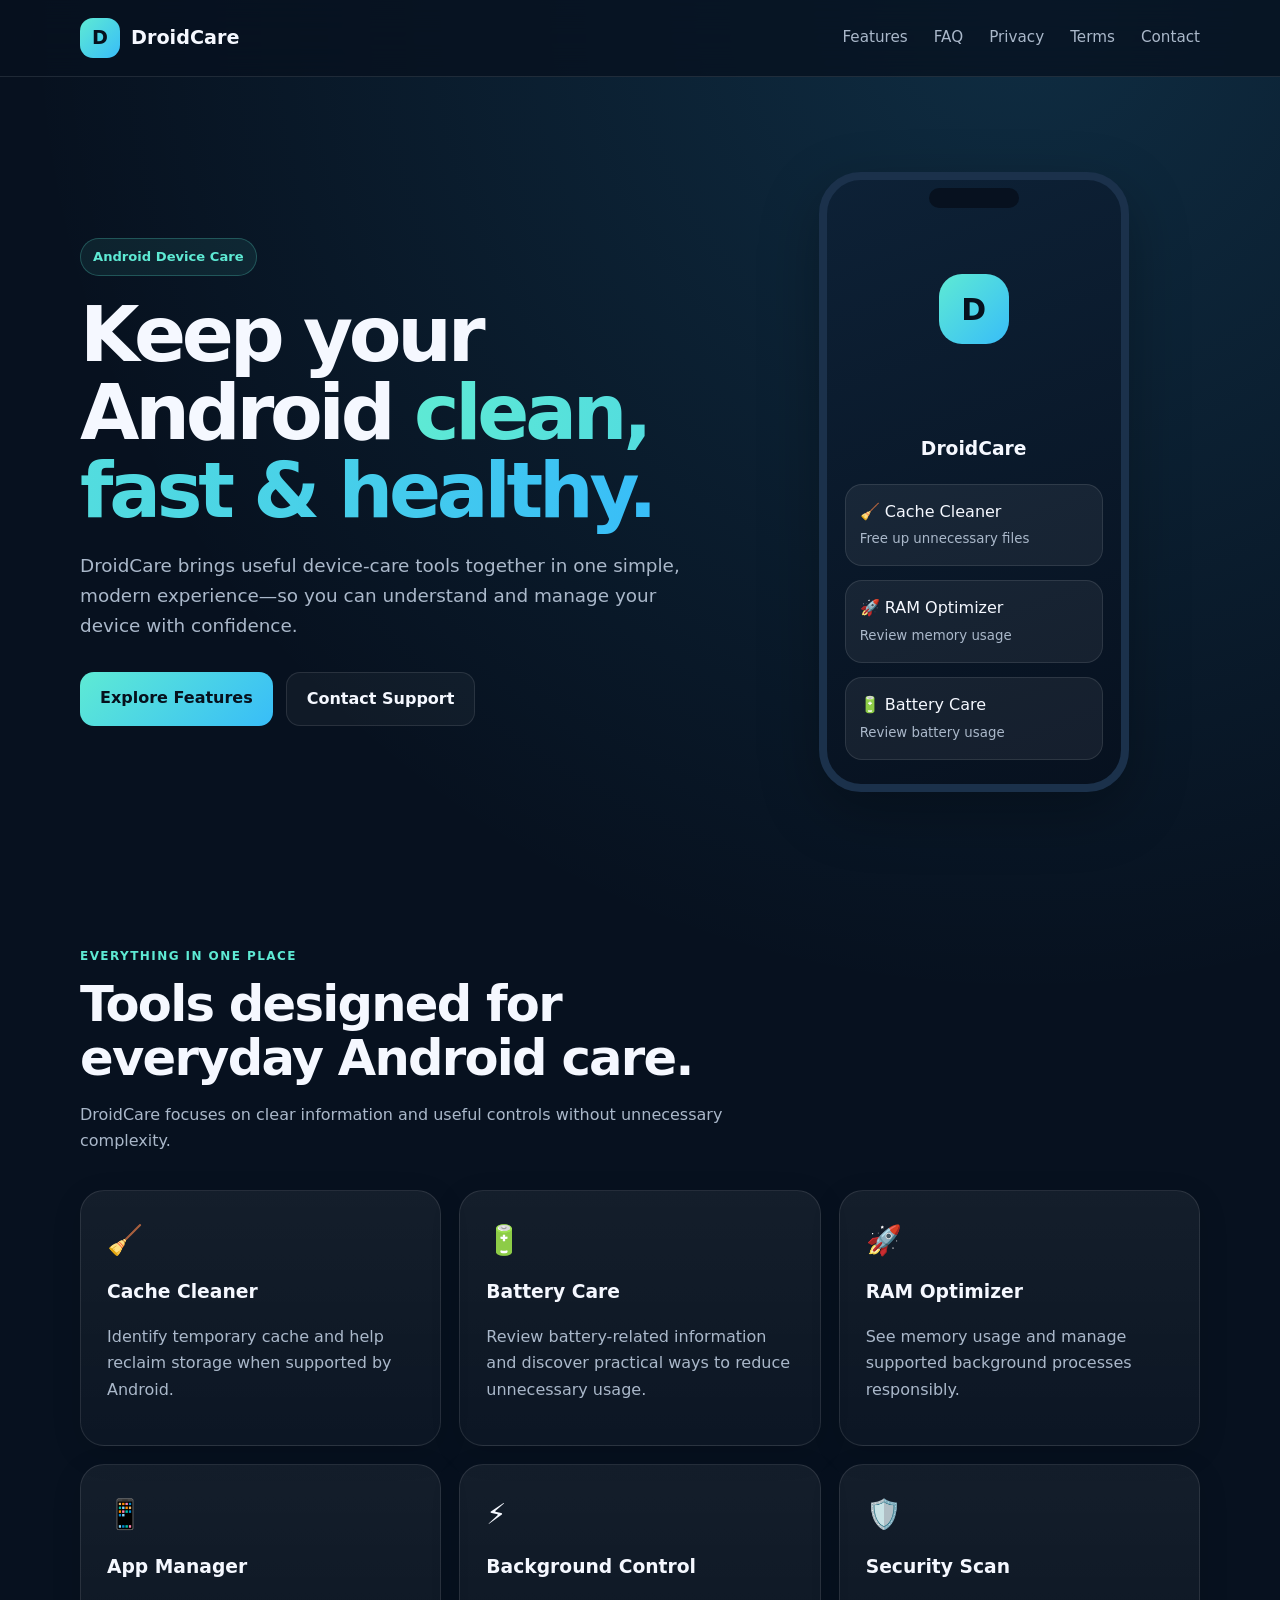
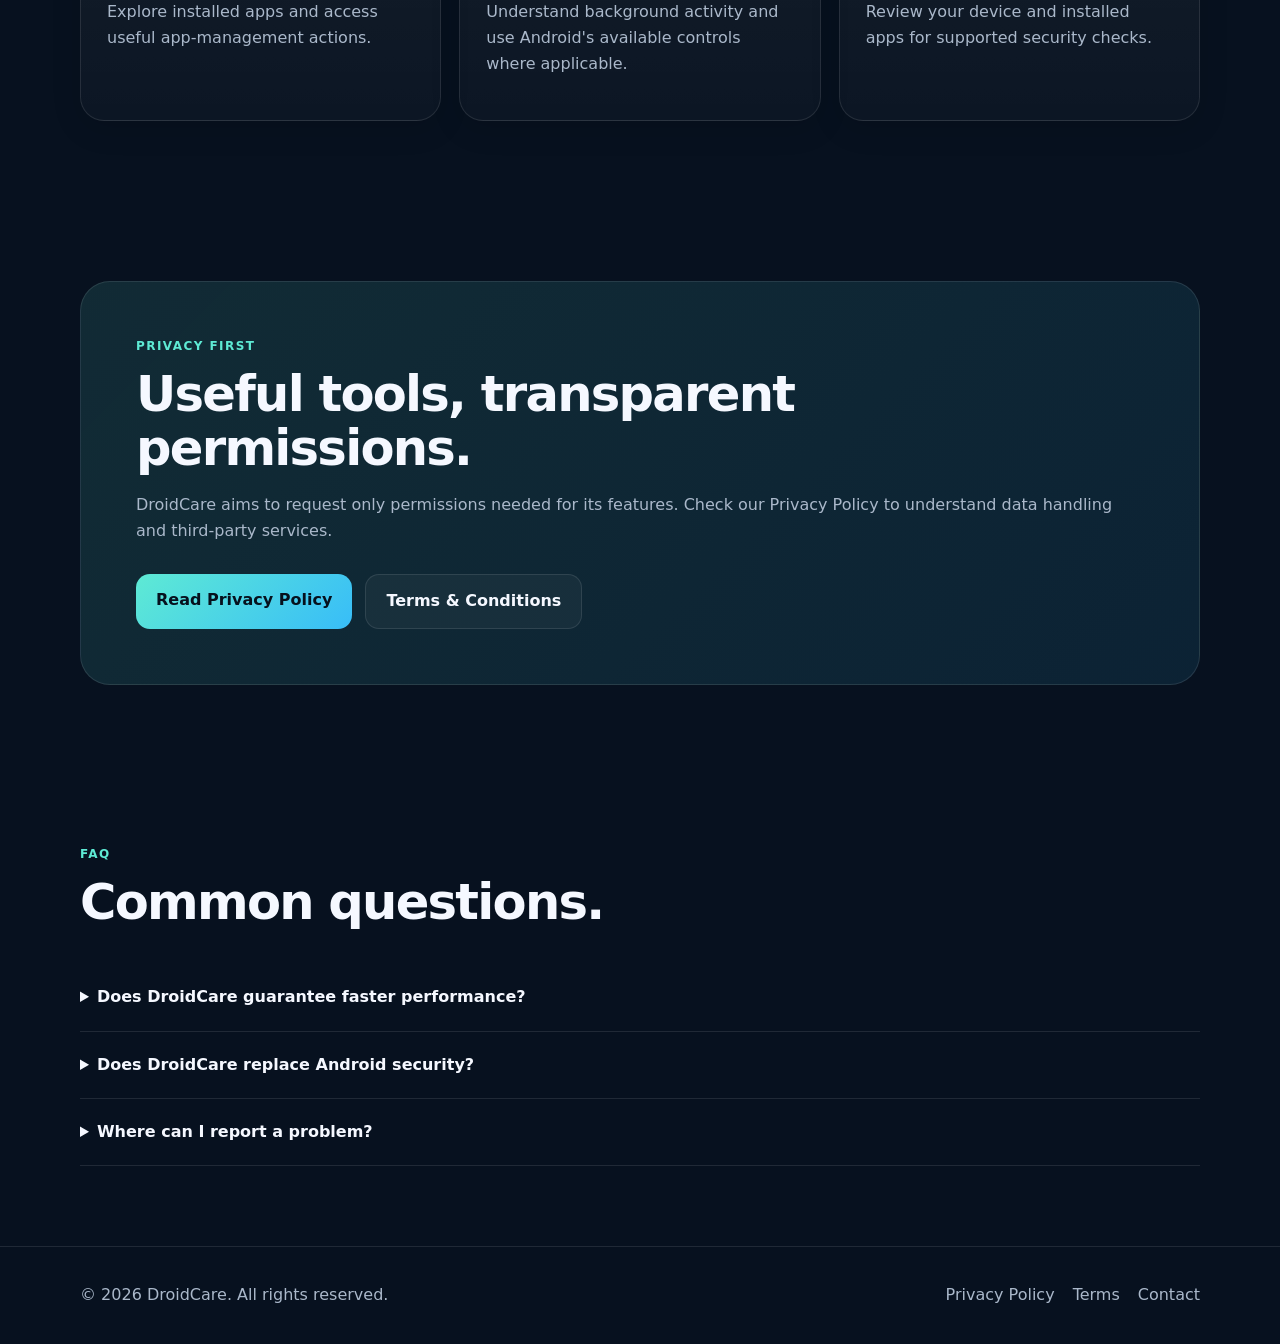
==== index.html @ 2dc60ef2 "Add files via upload" ====
<!doctype html><html lang="en"><head><meta charset="utf-8"><meta name="viewport" content="width=device-width,initial-scale=1">
<title>DroidCare — Keep Your Android Clean, Fast & Healthy</title><meta name="description" content="DroidCare is a practical Android utility app for cleaning, optimization, app management and device care.">
<meta name="theme-color" content="#07111f"><link rel="stylesheet" href="assets/css/style.css"></head><body><nav class="nav"><div class="container nav-inner">
<a class="brand" href="index.html"><span class="brand-mark">D</span><span>DroidCare</span></a>
<div class="nav-links"><a href="index.html#features">Features</a><a href="index.html#faq">FAQ</a><a href="privacy-policy.html">Privacy</a><a href="terms.html">Terms</a><a href="contact.html">Contact</a></div>
</div></nav>
<main><section class="hero container"><div><span class="badge">Android Device Care</span><h1>Keep your Android <span class="gradient">clean, fast & healthy.</span></h1>
<p class="lead">DroidCare brings useful device-care tools together in one simple, modern experience—so you can understand and manage your device with confidence.</p>
<div class="buttons"><a class="btn btn-primary" href="#features">Explore Features</a><a class="btn btn-ghost" href="contact.html">Contact Support</a></div></div>
<div class="phone"><div class="phone-screen"><div class="logo-big">D</div><h3>DroidCare</h3><div class="mini-card">🧹 Cache Cleaner<br><small class="muted">Free up unnecessary files</small></div><div class="mini-card">🚀 RAM Optimizer<br><small class="muted">Review memory usage</small></div><div class="mini-card">🔋 Battery Care<br><small class="muted">Review battery usage</small></div></div></div></section>
<section class="section container" id="features"><div class="section-head"><div class="eyebrow">Everything in one place</div><h2>Tools designed for everyday Android care.</h2><p class="muted">DroidCare focuses on clear information and useful controls without unnecessary complexity.</p></div>
<div class="grid">
<div class="card"><div class="icon">🧹</div><h3>Cache Cleaner</h3><p class="muted">Identify temporary cache and help reclaim storage when supported by Android.</p></div>
<div class="card"><div class="icon">🔋</div><h3>Battery Care</h3><p class="muted">Review battery-related information and discover practical ways to reduce unnecessary usage.</p></div>
<div class="card"><div class="icon">🚀</div><h3>RAM Optimizer</h3><p class="muted">See memory usage and manage supported background processes responsibly.</p></div>
<div class="card"><div class="icon">📱</div><h3>App Manager</h3><p class="muted">Explore installed apps and access useful app-management actions.</p></div>
<div class="card"><div class="icon">⚡</div><h3>Background Control</h3><p class="muted">Understand background activity and use Android's available controls where applicable.</p></div>
<div class="card"><div class="icon">🛡️</div><h3>Security Scan</h3><p class="muted">Review your device and installed apps for supported security checks.</p></div>
</div></section>
<section class="section container"><div class="cta"><div class="eyebrow">Privacy first</div><h2>Useful tools, transparent permissions.</h2><p class="muted">DroidCare aims to request only permissions needed for its features. Check our Privacy Policy to understand data handling and third-party services.</p>
<div class="buttons"><a class="btn btn-primary" href="privacy-policy.html">Read Privacy Policy</a><a class="btn btn-ghost" href="terms.html">Terms & Conditions</a></div></div></section>
<section class="section container faq" id="faq"><div class="section-head"><div class="eyebrow">FAQ</div><h2>Common questions.</h2></div>
<details><summary>Does DroidCare guarantee faster performance?</summary><p class="muted">No. Android manages many system resources automatically, and results can vary by device. DroidCare provides tools and information; it does not guarantee a specific performance improvement.</p></details>
<details><summary>Does DroidCare replace Android security?</summary><p class="muted">No. DroidCare is not a replacement for Android's built-in security protections or a dedicated security product.</p></details>
<details><summary>Where can I report a problem?</summary><p class="muted">Use the Contact Us page to reach support or report a bug.</p></details>
</section></main><footer class="footer"><div class="container footer-row"><div>© <span data-year></span> DroidCare. All rights reserved.</div>
<div class="footer-links"><a href="privacy-policy.html">Privacy Policy</a><a href="terms.html">Terms</a><a href="contact.html">Contact</a></div></div></footer>
<script src="assets/js/script.js"></script></body></html>
---- assets/css/style.css ----
:root{
  --bg:#07111f;--bg2:#0d1b2e;--card:#10243b;--text:#f5f8ff;--muted:#aab8ca;
  --primary:#5eead4;--primary2:#38bdf8;--line:rgba(255,255,255,.10);
  --shadow:0 20px 60px rgba(0,0,0,.28);--radius:24px;
}
*{box-sizing:border-box} html{scroll-behavior:smooth}
body{margin:0;font-family:Inter,system-ui,-apple-system,Segoe UI,Roboto,Arial,sans-serif;
background:radial-gradient(circle at 80% 0%,rgba(56,189,248,.16),transparent 32%),var(--bg);
color:var(--text);line-height:1.65} a{color:inherit;text-decoration:none}
.container{width:min(1120px,92%);margin:auto}
.nav{position:sticky;top:0;z-index:20;background:rgba(7,17,31,.78);backdrop-filter:blur(18px);border-bottom:1px solid var(--line)}
.nav-inner{height:76px;display:flex;align-items:center;justify-content:space-between}
.brand{display:flex;gap:11px;align-items:center;font-weight:800;font-size:1.2rem}.brand-mark{width:40px;height:40px;border-radius:13px;
display:grid;place-items:center;background:linear-gradient(135deg,var(--primary),var(--primary2));color:#06111d;font-weight:900}
.nav-links{display:flex;gap:26px;color:var(--muted);font-size:.95rem}.nav-links a:hover{color:var(--text)}
.hero{padding:95px 0 75px;display:grid;grid-template-columns:1.15fr .85fr;gap:55px;align-items:center}
.badge{display:inline-flex;padding:7px 12px;border:1px solid rgba(94,234,212,.25);background:rgba(94,234,212,.08);border-radius:999px;color:var(--primary);font-size:.82rem;font-weight:700}
h1{font-size:clamp(2.7rem,6vw,5.3rem);line-height:1.02;letter-spacing:-.055em;margin:20px 0}
.gradient{background:linear-gradient(100deg,var(--primary),var(--primary2));-webkit-background-clip:text;background-clip:text;color:transparent}
.lead{font-size:1.15rem;color:var(--muted);max-width:650px}.buttons{display:flex;gap:13px;flex-wrap:wrap;margin-top:30px}
.btn{padding:13px 20px;border-radius:14px;font-weight:800;border:1px solid var(--line);display:inline-block}
.btn-primary{background:linear-gradient(135deg,var(--primary),var(--primary2));color:#06111d;border:0}
.btn-ghost{background:rgba(255,255,255,.04)}.btn:hover{transform:translateY(-2px)}
.phone{width:min(310px,80vw);aspect-ratio:9/18;border:8px solid #1b314b;border-radius:42px;margin:auto;background:linear-gradient(160deg,#0d2136,#07111f);
box-shadow:var(--shadow);padding:24px 18px;position:relative}.phone:before{content:"";position:absolute;top:8px;left:50%;transform:translateX(-50%);width:90px;height:20px;border-radius:20px;background:#07111f}
.phone-screen{height:100%;display:flex;flex-direction:column;justify-content:center;gap:14px}.logo-big{width:70px;height:70px;border-radius:23px;display:grid;place-items:center;
background:linear-gradient(135deg,var(--primary),var(--primary2));color:#06111d;font-size:30px;font-weight:900;margin:auto}.phone h3{text-align:center;margin:5px 0}.mini-card{padding:14px;border-radius:17px;background:rgba(255,255,255,.06);border:1px solid var(--line)}
.section{padding:80px 0}.section-head{max-width:700px;margin-bottom:35px}.eyebrow{color:var(--primary);font-weight:800;text-transform:uppercase;letter-spacing:.12em;font-size:.75rem}
h2{font-size:clamp(2rem,4vw,3.1rem);line-height:1.1;letter-spacing:-.035em;margin:10px 0 14px}.muted{color:var(--muted)}
.grid{display:grid;grid-template-columns:repeat(3,1fr);gap:18px}.card{background:linear-gradient(180deg,rgba(255,255,255,.055),rgba(255,255,255,.025));
border:1px solid var(--line);border-radius:var(--radius);padding:26px;box-shadow:0 8px 30px rgba(0,0,0,.12)}.icon{font-size:1.8rem}.card h3{margin:13px 0 7px}
.cta{padding:55px;border-radius:30px;background:linear-gradient(135deg,rgba(94,234,212,.12),rgba(56,189,248,.10));border:1px solid var(--line)}
.faq details{padding:20px 0;border-bottom:1px solid var(--line)}.faq summary{cursor:pointer;font-weight:800}
.footer{border-top:1px solid var(--line);padding:35px 0;color:var(--muted)}.footer-row{display:flex;justify-content:space-between;gap:20px;flex-wrap:wrap}.footer-links{display:flex;gap:18px}
.page{padding:75px 0}.legal{max-width:850px}.legal h1{font-size:clamp(2.4rem,5vw,4rem)}.legal h2{font-size:1.5rem;margin-top:38px}.legal p,.legal li{color:var(--muted)}
.notice{padding:16px 18px;border-left:3px solid var(--primary);background:rgba(94,234,212,.06);border-radius:10px}
@media(max-width:800px){.nav-links{display:none}.hero{grid-template-columns:1fr;padding-top:65px}.grid{grid-template-columns:1fr}.section{padding:60px 0}.cta{padding:30px}}
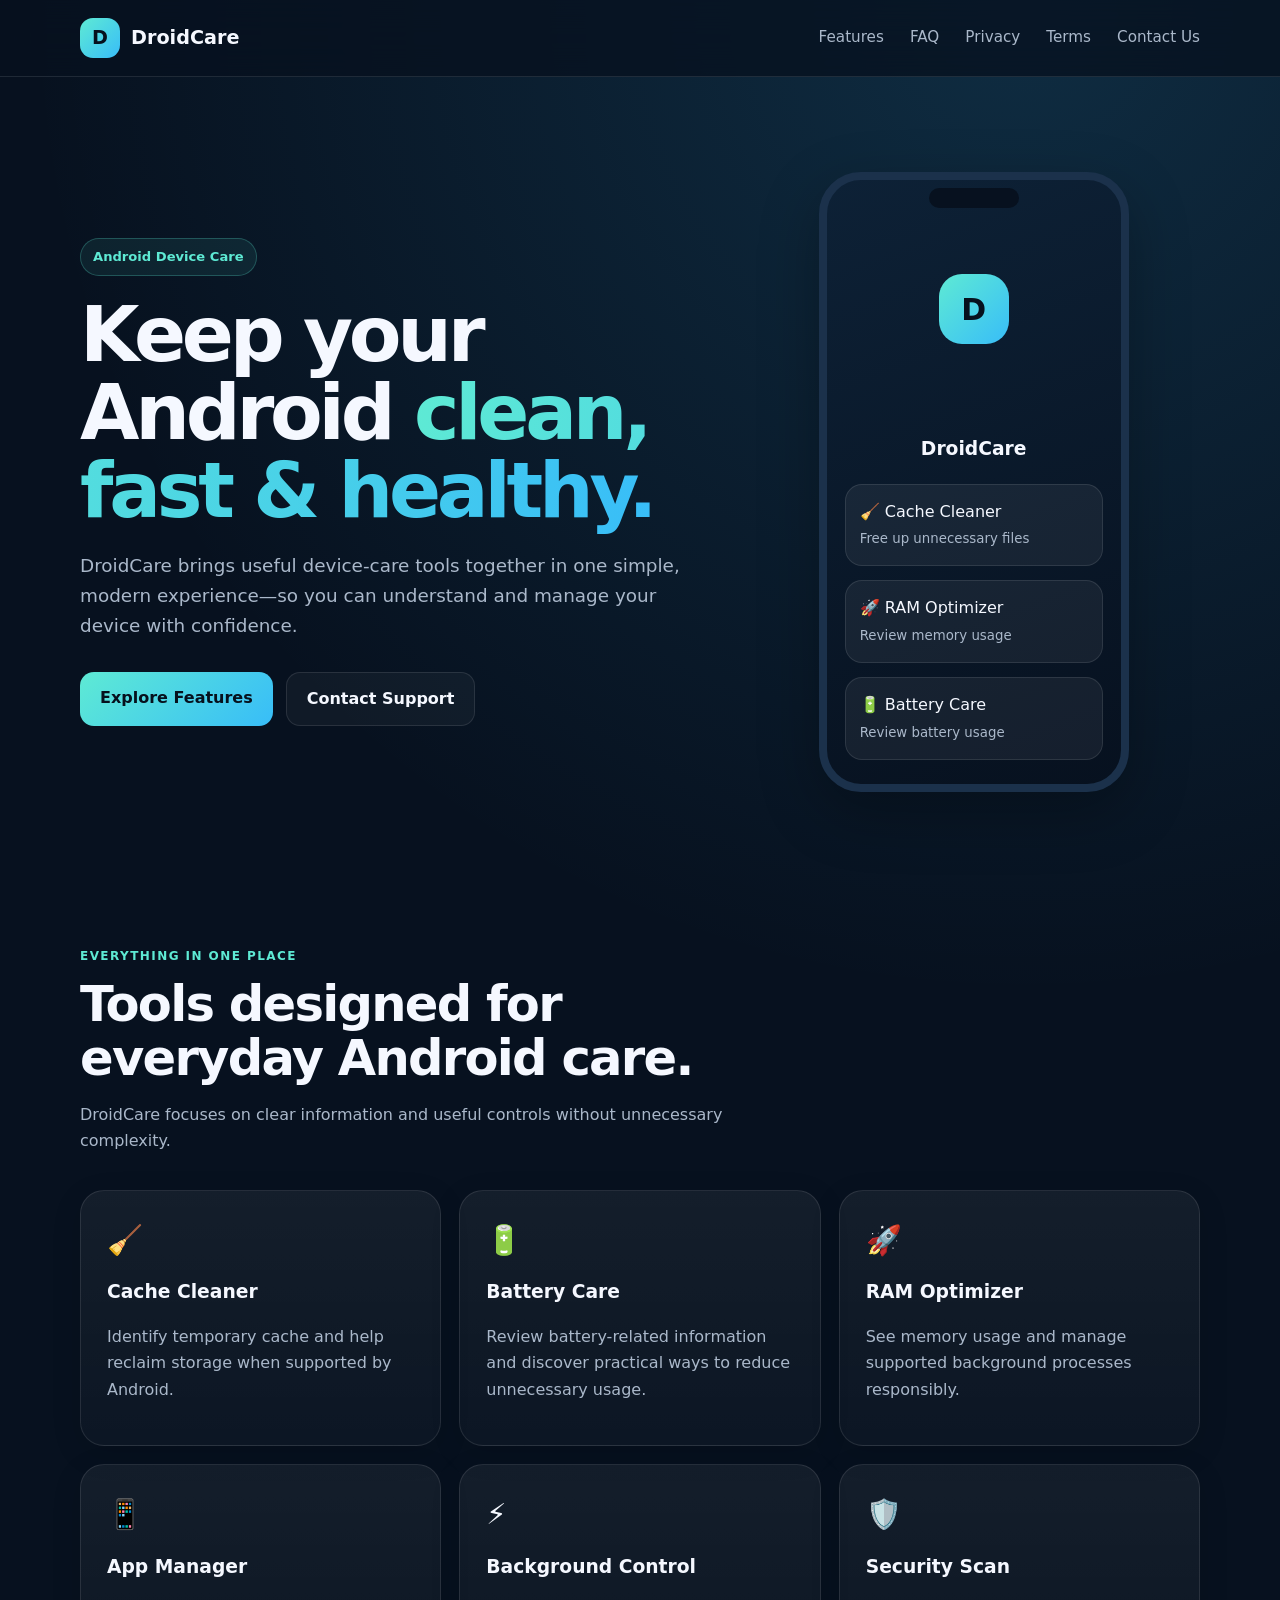
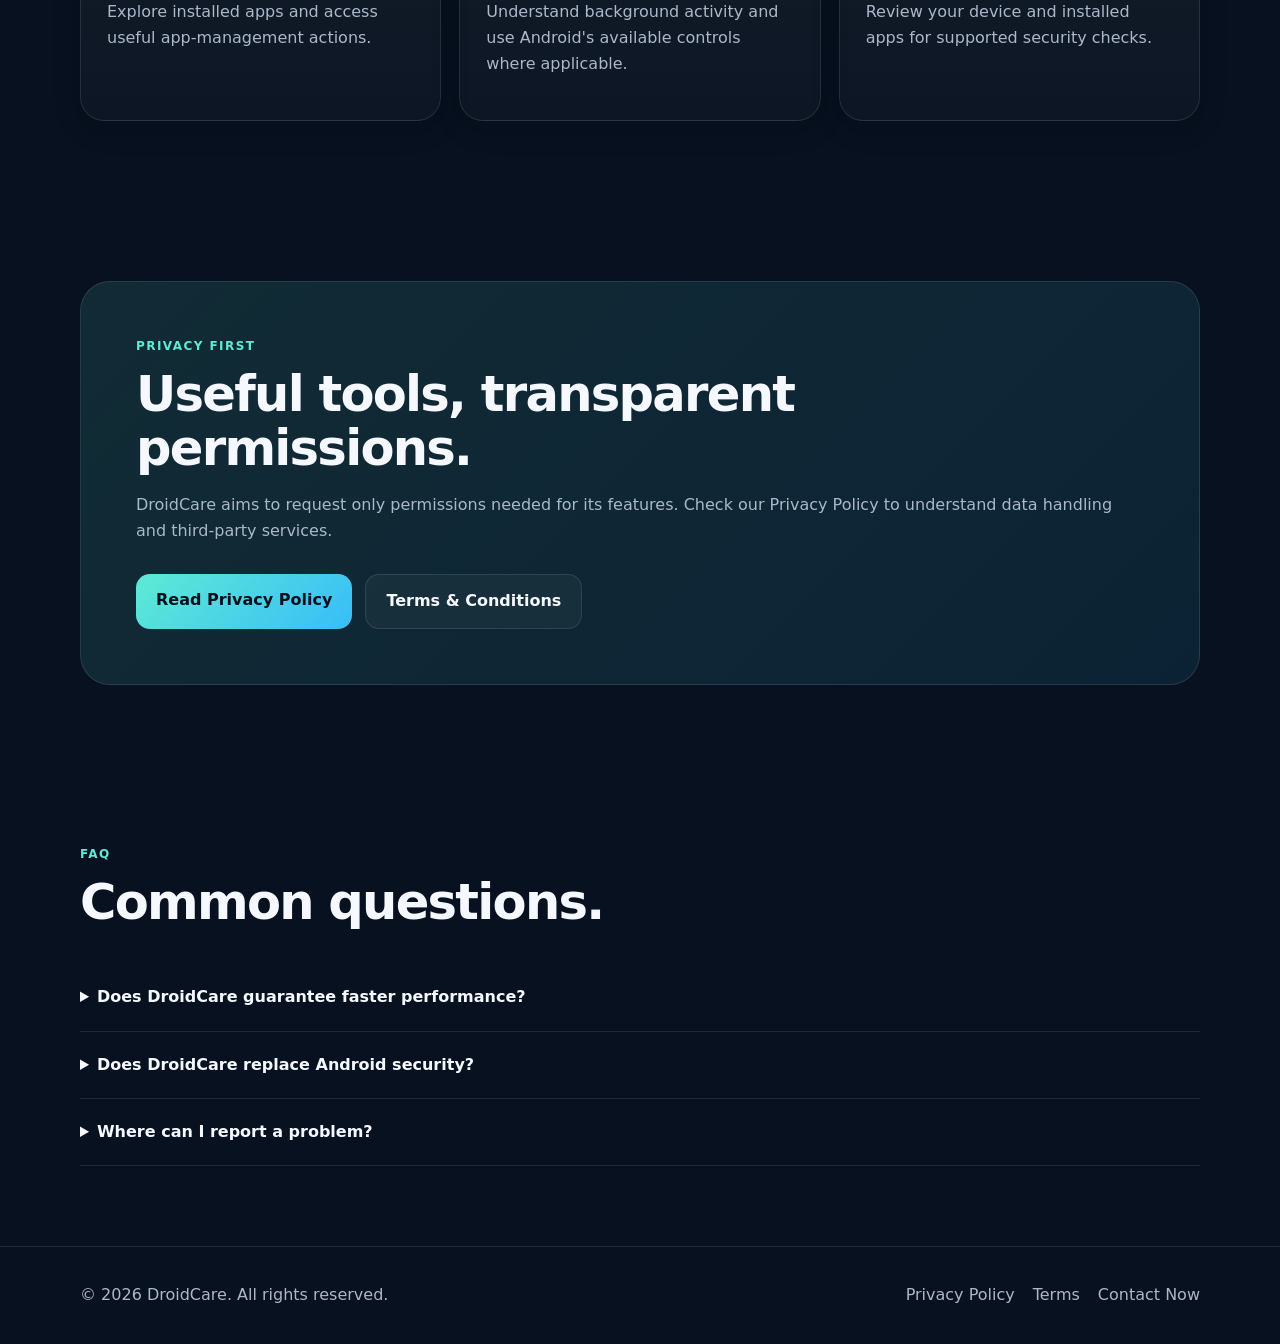
==== commit 16b7116b: "Update footer links and navigation items" ====
--- a/index.html
+++ b/index.html
@@ -2,7 +2,7 @@
 <title>DroidCare — Keep Your Android Clean, Fast & Healthy</title><meta name="description" content="DroidCare is a practical Android utility app for cleaning, optimization, app management and device care.">
 <meta name="theme-color" content="#07111f"><link rel="stylesheet" href="assets/css/style.css"></head><body><nav class="nav"><div class="container nav-inner">
 <a class="brand" href="index.html"><span class="brand-mark">D</span><span>DroidCare</span></a>
-<div class="nav-links"><a href="index.html#features">Features</a><a href="index.html#faq">FAQ</a><a href="privacy-policy.html">Privacy</a><a href="terms.html">Terms</a><a href="contact.html">Contact</a></div>
+<div class="nav-links"><a href="index.html#features">Features</a><a href="index.html#faq">FAQ</a><a href="privacy-policy.html">Privacy</a><a href="terms-and-conditions.html">Terms</a><a href="contact-us.html">Contact Us</a></div>
 </div></nav>
 <main><section class="hero container"><div><span class="badge">Android Device Care</span><h1>Keep your Android <span class="gradient">clean, fast & healthy.</span></h1>
 <p class="lead">DroidCare brings useful device-care tools together in one simple, modern experience—so you can understand and manage your device with confidence.</p>
@@ -24,5 +24,5 @@
 <details><summary>Does DroidCare replace Android security?</summary><p class="muted">No. DroidCare is not a replacement for Android's built-in security protections or a dedicated security product.</p></details>
 <details><summary>Where can I report a problem?</summary><p class="muted">Use the Contact Us page to reach support or report a bug.</p></details>
 </section></main><footer class="footer"><div class="container footer-row"><div>© <span data-year></span> DroidCare. All rights reserved.</div>
-<div class="footer-links"><a href="privacy-policy.html">Privacy Policy</a><a href="terms.html">Terms</a><a href="contact.html">Contact</a></div></div></footer>
-<script src="assets/js/script.js"></script></body></html>+<div class="footer-links"><a href="privacy-policy.html">Privacy Policy</a><a href="terms-and-conditions.html">Terms</a><a href="contact-us.html">Contact Now</a></div></div></footer>
+<script src="assets/js/script.js"></script></body></html>
